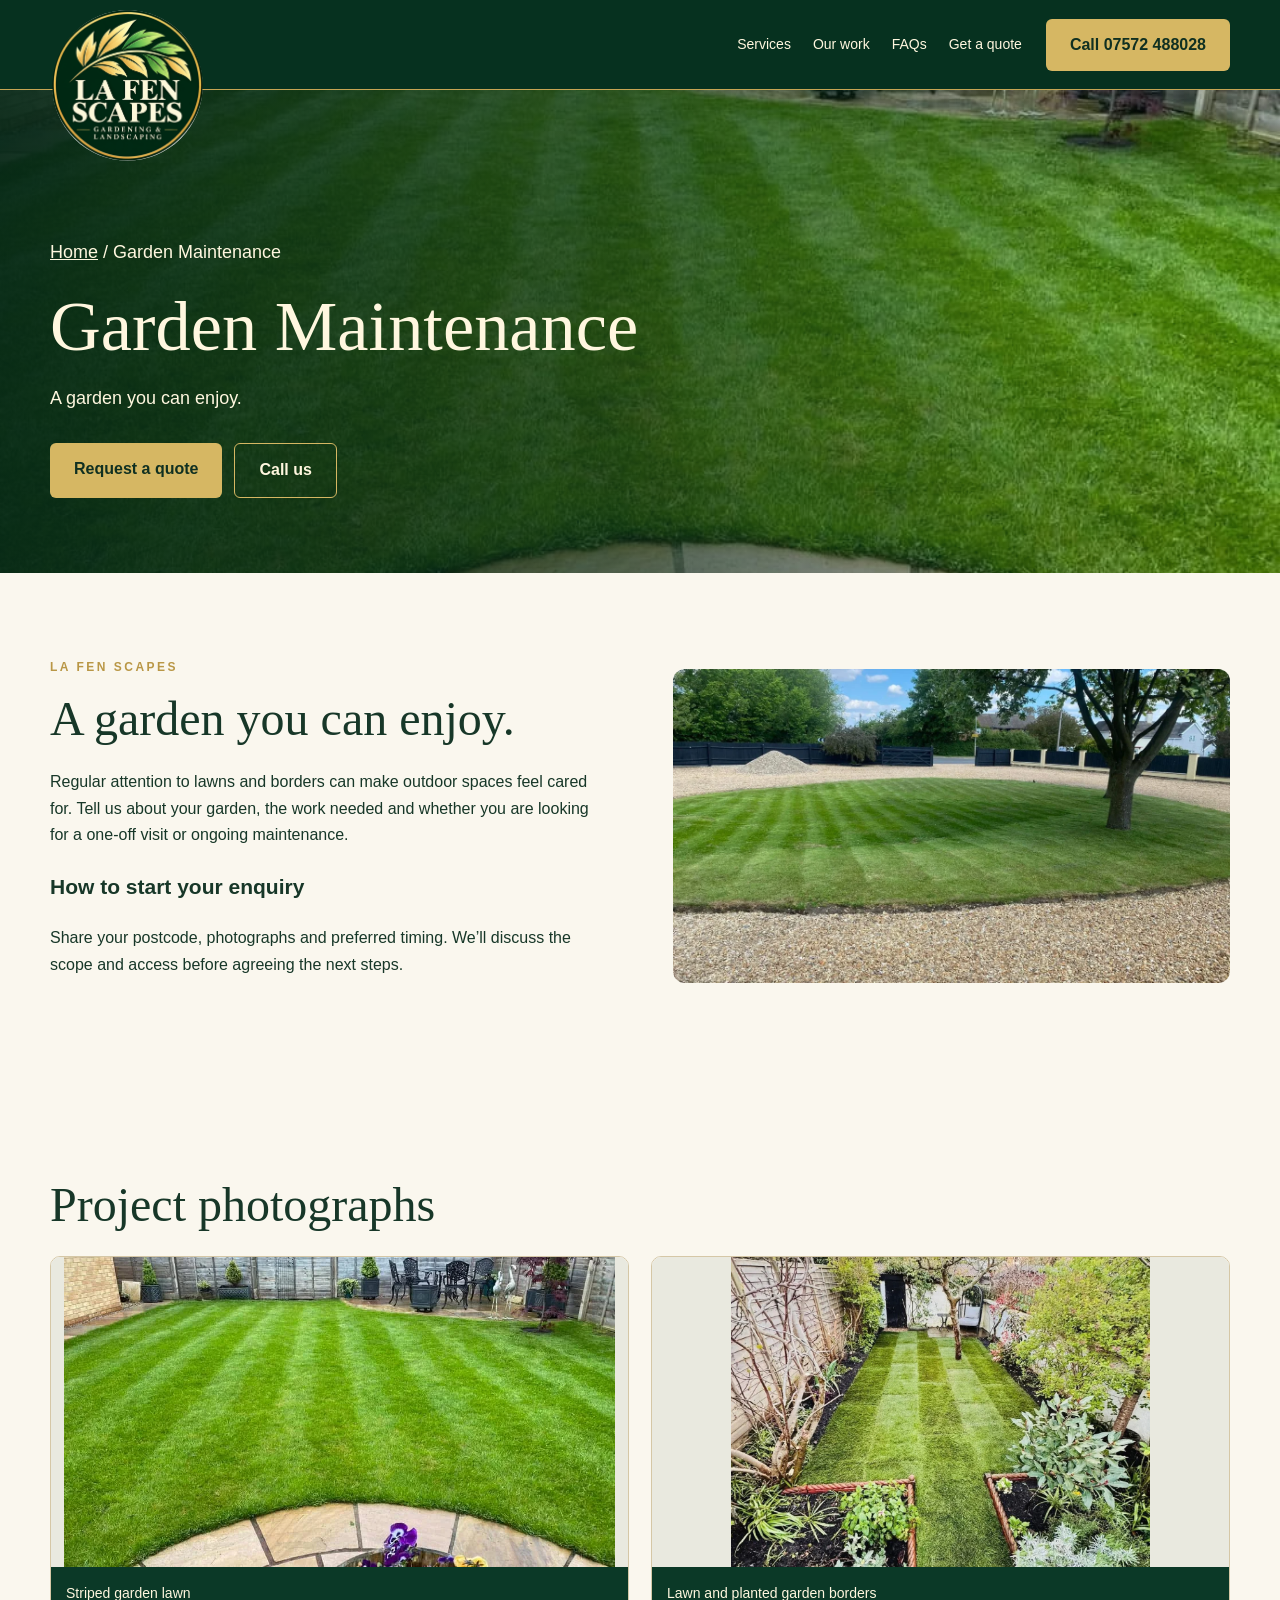
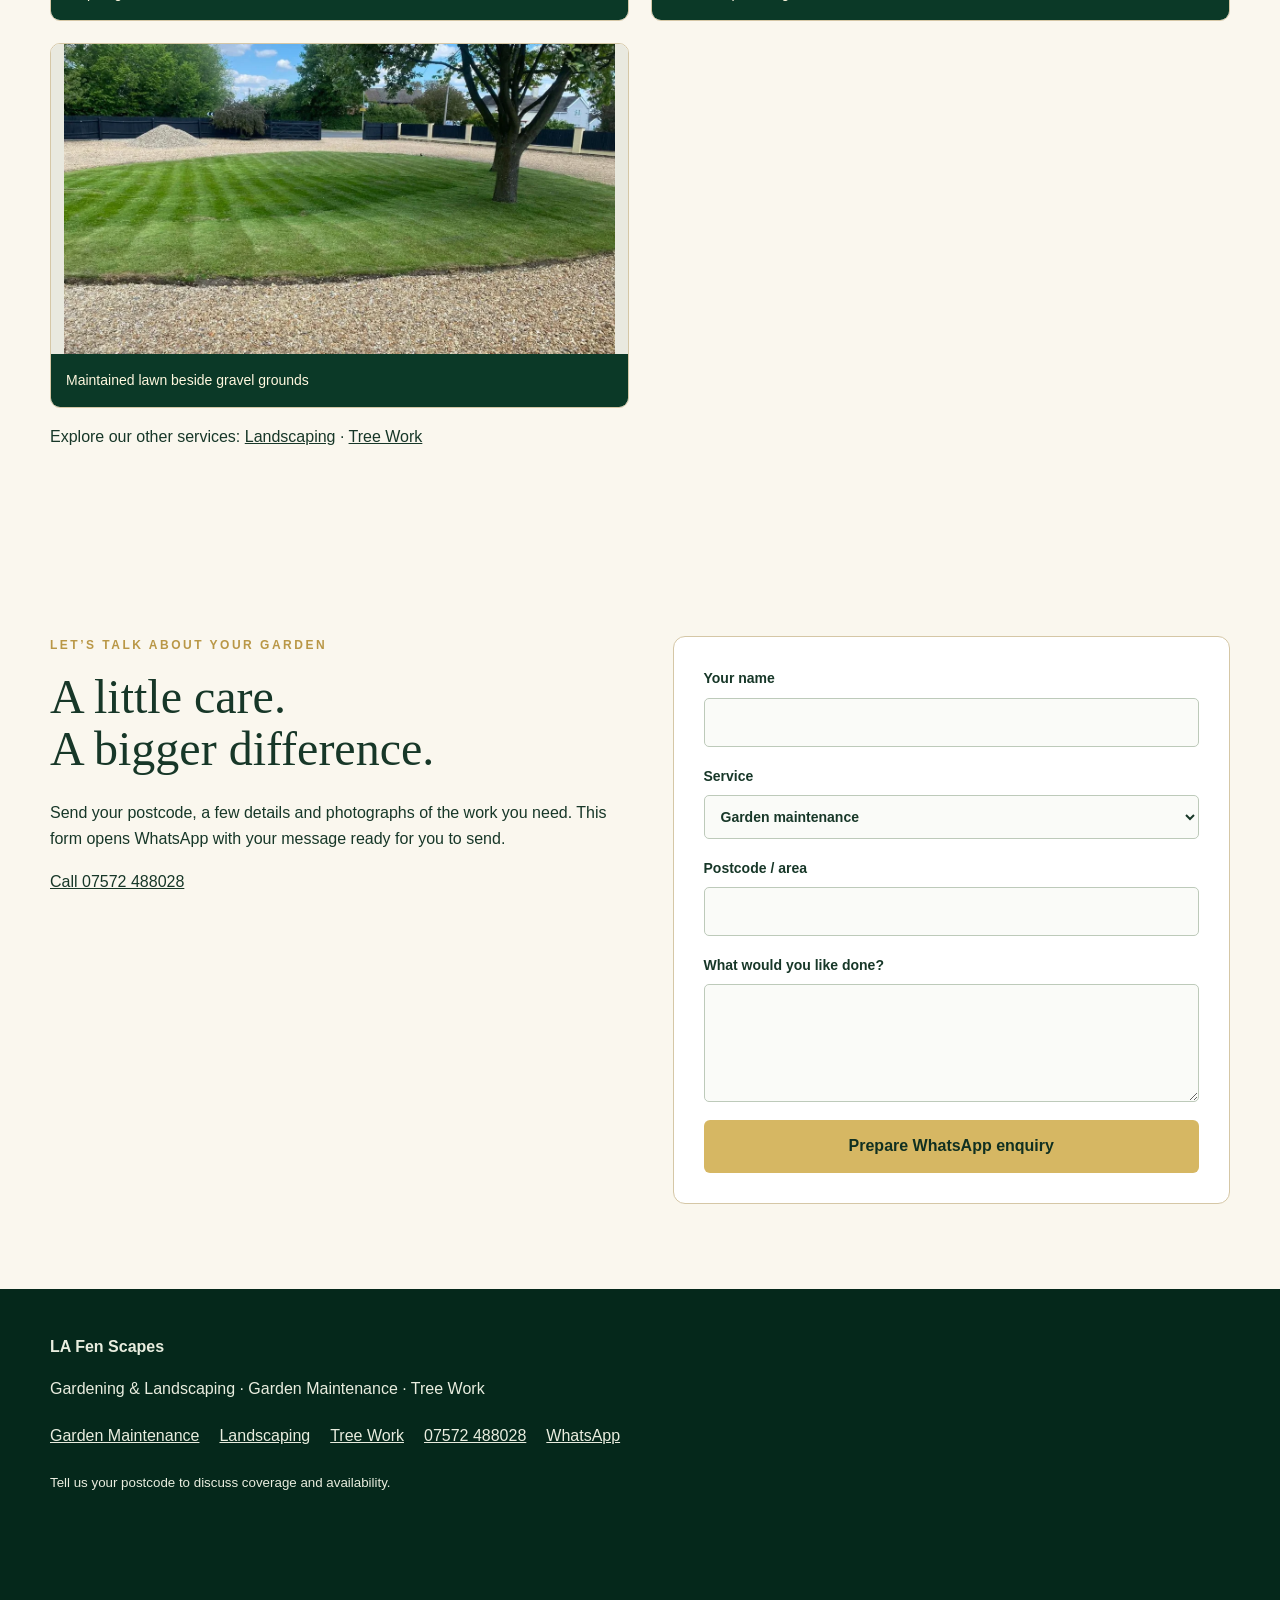
==== garden-maintenance.html @ 47ef01a1 "Add LA Fen Scapes website" ====
<!DOCTYPE html><html lang="en-GB"><head><meta charset="utf-8"><meta name="viewport" content="width=device-width,initial-scale=1"><title>Garden Maintenance | LA Fen Scapes</title><meta name="description" content="Lawns, planted borders and garden upkeep. Contact LA Fen Scapes on 07572 488028 to discuss your postcode and requirements."><meta name="robots" content="noindex,follow"><link rel="canonical" href="https://preview.getmywebsite.uk/la-fen-scapes/garden-maintenance.html"><link rel="icon" href="assets/favicon.png"><link rel="stylesheet" href="style.css"><meta property="og:type" content="website"><meta property="og:title" content="Garden Maintenance | LA Fen Scapes"><meta property="og:description" content="Lawns, planted borders and garden upkeep. Contact LA Fen Scapes on 07572 488028 to discuss your postcode and requirements."><meta property="og:url" content="https://preview.getmywebsite.uk/la-fen-scapes/garden-maintenance.html"><meta property="og:image" content="https://preview.getmywebsite.uk/la-fen-scapes/assets/social-share.jpg"><meta property="og:image:width" content="1200"><meta property="og:image:height" content="630"><meta name="twitter:card" content="summary_large_image"><meta name="twitter:title" content="Garden Maintenance | LA Fen Scapes"><meta name="twitter:description" content="Lawns, planted borders and garden upkeep. Contact LA Fen Scapes on 07572 488028 to discuss your postcode and requirements."><meta name="twitter:image" content="https://preview.getmywebsite.uk/la-fen-scapes/assets/social-share.jpg"><script type="application/ld+json">{"@context": "https://schema.org", "@graph": [{"@type": "Organization", "@id": "https://preview.getmywebsite.uk/la-fen-scapes/#business", "name": "LA Fen Scapes", "url": "https://preview.getmywebsite.uk/la-fen-scapes/", "telephone": "+447572488028", "logo": "https://preview.getmywebsite.uk/la-fen-scapes/assets/logo.png"}, {"@type": "WebSite", "@id": "https://preview.getmywebsite.uk/la-fen-scapes/#website", "url": "https://preview.getmywebsite.uk/la-fen-scapes/", "name": "LA Fen Scapes"}, {"@type": "WebPage", "url": "https://preview.getmywebsite.uk/la-fen-scapes/garden-maintenance.html", "name": "Garden Maintenance | LA Fen Scapes", "isPartOf": {"@id": "https://preview.getmywebsite.uk/la-fen-scapes/#website"}}, {"@type": "Service", "name": "Garden Maintenance", "provider": {"@id": "https://preview.getmywebsite.uk/la-fen-scapes/#business"}, "url": "https://preview.getmywebsite.uk/la-fen-scapes/garden-maintenance.html"}]}</script><script src="script.js" defer></script></head><body><header><div class="wrap nav"><a href="index.html" class="logo" aria-label="LA Fen Scapes home"><img src="assets/logo.png" width="155" height="155" alt="LA Fen Scapes Gardening and Landscaping logo"></a><nav><a href="index.html#services">Services</a><a href="index.html#projects">Our work</a><a href="index.html#faq">FAQs</a><a href="#quote">Get a quote</a></nav><a href="tel:07572488028" class="button">Call 07572 488028</a></div></header><main><section class="hero page-hero" id="hero"><img src="assets/project-4623-1200.webp" srcset="assets/project-4623-600.webp 600w, assets/project-4623-1200.webp 960w" sizes="(max-width:800px) 95vw, 1180px" width="960" height="540" alt="Striped garden lawn" decoding="async" fetchpriority="high"><div class="wrap"><div class="hero-copy"><p class="breadcrumb"><a href="index.html">Home</a> / Garden Maintenance</p><h1>Garden Maintenance</h1><p>A garden you can enjoy.</p><div class="actions"><a class="button" href="#quote">Request a quote</a><a class="button outline" href="tel:07572488028">Call us</a></div></div></div></section><section class="section"><div class="wrap"><div class="split"><div><div class="kicker">LA FEN SCAPES</div><h2>A garden you can enjoy.</h2><p>Regular attention to lawns and borders can make outdoor spaces feel cared for. Tell us about your garden, the work needed and whether you are looking for a one-off visit or ongoing maintenance.</p><h3>How to start your enquiry</h3><p>Share your postcode, photographs and preferred timing. We’ll discuss the scope and access before agreeing the next steps.</p></div><img src="assets/project-4626-1200.webp" srcset="assets/project-4626-600.webp 600w, assets/project-4626-1200.webp 1200w" sizes="(max-width:800px) 95vw, 1180px" width="1200" height="675" alt="Maintained lawn beside gravel grounds" decoding="async" loading="lazy"></div></div></section><section class="section"><div class="wrap"><h2>Project photographs</h2><div class="gallery"><figure><a href="assets/project-4623.jpg" target="_blank" rel="noopener" aria-label="Open full photograph: Striped garden lawn"><img src="assets/project-4623-1200.webp" srcset="assets/project-4623-600.webp 600w, assets/project-4623-1200.webp 960w" sizes="(max-width:800px) 95vw, 1180px" width="960" height="540" alt="Striped garden lawn" decoding="async" loading="lazy"></a><figcaption>Striped garden lawn</figcaption></figure><figure><a href="assets/project-4625.jpg" target="_blank" rel="noopener" aria-label="Open full photograph: Lawn and planted garden borders"><img src="assets/project-4625-1200.webp" srcset="assets/project-4625-600.webp 600w, assets/project-4625-1200.webp 1200w" sizes="(max-width:800px) 95vw, 1180px" width="1200" height="887" alt="Lawn and planted garden borders" decoding="async" loading="lazy"></a><figcaption>Lawn and planted garden borders</figcaption></figure><figure><a href="assets/project-4626.jpg" target="_blank" rel="noopener" aria-label="Open full photograph: Maintained lawn beside gravel grounds"><img src="assets/project-4626-1200.webp" srcset="assets/project-4626-600.webp 600w, assets/project-4626-1200.webp 1200w" sizes="(max-width:800px) 95vw, 1180px" width="1200" height="675" alt="Maintained lawn beside gravel grounds" decoding="async" loading="lazy"></a><figcaption>Maintained lawn beside gravel grounds</figcaption></figure></div><p>Explore our other services: <a href="landscaping.html">Landscaping</a> · <a href="tree-work.html">Tree Work</a></p></div></section><section class="section" id="quote"><div class="wrap quote-layout"><div><div class="kicker">LET’S TALK ABOUT YOUR GARDEN</div><h2>A little care.<br>A bigger difference.</h2><p>Send your postcode, a few details and photographs of the work you need. This form opens WhatsApp with your message ready for you to send.</p><p><a href="tel:07572488028">Call 07572 488028</a></p></div><form id="quote-form"><label>Your name<input name="name" required autocomplete="name" maxlength="120"></label><label>Service<select name="service"><option>Garden maintenance</option><option>Landscaping</option><option>Tree work</option><option>Driveway / outdoor maintenance enquiry</option><option>Other garden enquiry</option></select></label><label>Postcode / area<input name="area" required maxlength="100"></label><label>What would you like done?<textarea name="details" required rows="4" maxlength="3000"></textarea></label><button class="button">Prepare WhatsApp enquiry</button></form></div></section></main><footer><div class="wrap"><strong>LA Fen Scapes</strong><p>Gardening & Landscaping · Garden Maintenance · Tree Work</p><div class="footer-links"><a href="garden-maintenance.html">Garden Maintenance</a><a href="landscaping.html">Landscaping</a><a href="tree-work.html">Tree Work</a><a href="tel:07572488028">07572 488028</a><a href="https://wa.me/447572488028" target="_blank" rel="noopener">WhatsApp</a></div><small>Tell us your postcode to discuss coverage and availability.</small></div></footer><div id="floating" class="floating" hidden aria-hidden="true"><a href="tel:07572488028" tabindex="-1">Call</a><a href="https://wa.me/447572488028" target="_blank" rel="noopener" tabindex="-1">WhatsApp</a></div></body></html>
---- style.css ----
*{box-sizing:border-box}html{scroll-behavior:smooth}body{margin:0;background:#faf7ee;color:#173728;font-family:Arial,sans-serif;line-height:1.65}a{color:inherit}img{display:block;max-width:100%;height:auto}.wrap{width:min(1180px,calc(100% - 40px));margin:auto}header{position:fixed;top:0;left:0;right:0;height:90px;z-index:1000;background:#06311f;border-bottom:1px solid #c6a553;color:#fff7df}.nav{position:relative;display:flex;justify-content:flex-end;align-items:center;gap:24px;height:90px;padding-left:190px}.logo{position:absolute;left:0;top:8px;width:155px;height:155px;z-index:1001}.logo img{width:100%;height:100%;object-fit:cover;border-radius:50%;clip-path:circle(48.5%)}nav{display:flex;gap:22px;font-size:14px}nav a{text-decoration:none}.button{display:inline-block;text-decoration:none;padding:13px 24px;border-radius:6px;background:#d6b763;color:#103021;font-weight:700}.outline{border:1px solid #d6b763;background:transparent;color:#fff7df}.hero{position:relative;margin-top:90px;min-height:680px;background:#092d1d;color:#fff7df;overflow:hidden}.hero>img{position:absolute;inset:0;width:100%;height:100%;object-fit:cover;object-position:center}.hero:after{content:'';position:absolute;inset:0;background:linear-gradient(90deg,#042617ee,#042617b0 48%,#04261720)}.hero-copy{position:relative;z-index:1;padding:130px 0 100px;max-width:660px}h1,h2{font-family:Georgia,serif;line-height:1.08;font-weight:400}h1{font-size:clamp(42px,5.5vw,72px);margin:20px 0}h2{font-size:clamp(32px,4vw,48px);margin:15px 0 25px}h3{font-size:21px}em{color:#d6b763}.kicker{text-transform:uppercase;letter-spacing:2.5px;font-size:12px;font-weight:700;color:#b99746}.hero p{font-size:18px;max-width:560px}.actions{display:flex;gap:12px;flex-wrap:wrap;margin-top:30px}.trust{display:flex;gap:25px;margin-top:35px;font-size:13px;color:#e1e9d8}.section{padding:85px 0}.dark{background:#073522;color:#fff7df}.intro,.split{display:grid;grid-template-columns:1fr 1fr;gap:65px;align-items:center}.intro img,.split img{border-radius:12px;max-height:500px;width:100%;object-fit:cover}.services,.gallery{display:grid;grid-template-columns:repeat(3,minmax(0,1fr));gap:22px}.service{padding:30px;border:1px solid #d5c7a6;border-radius:10px;background:white}.service a{text-decoration:none}.service span{color:#977c32;font-size:14px}.gallery{grid-template-columns:repeat(2,minmax(0,1fr))}.gallery figure{margin:0;background:white;border:1px solid #d5c7a6;border-radius:10px;overflow:hidden}.gallery img{height:310px;width:100%;object-fit:contain;background:#e9e9df}.gallery figcaption{padding:15px;background:#0b3927;color:#fff7df;font-size:14px}.quote-layout{display:grid;grid-template-columns:1fr 1fr;gap:65px}form{display:grid;gap:18px;padding:30px;background:white;border:1px solid #d5c7a6;border-radius:12px}label{font-size:14px;font-weight:700}input,select,textarea{display:block;width:100%;margin-top:7px;padding:12px;border:1px solid #bdcaba;border-radius:5px;font:inherit;color:#173728;background:#fafbf8}button{border:0;cursor:pointer;font:inherit}details{padding:18px 0;border-bottom:1px solid #d5c7a6}summary{font-weight:700;cursor:pointer}footer{padding:45px 0 105px;background:#05281b;color:#e9eddf}.footer-links{display:flex;gap:20px;flex-wrap:wrap;margin:20px 0}.floating{position:fixed;bottom:15px;right:18px;z-index:1100;display:flex;gap:8px;padding:6px;background:#05281b;border:1px solid #d6b763;border-radius:10px}.floating[hidden]{display:none}.floating a{padding:10px 18px;background:#d6b763;color:#143022;text-decoration:none;border-radius:5px;font-weight:700;font-size:14px}.page-hero{min-height:0}.page-hero .hero-copy{padding-bottom:75px}.breadcrumb{font-size:13px}section[id]{scroll-margin-top:175px}@media(max-width:800px){header,.nav{height:76px}.nav{padding-left:120px;gap:12px}.logo{width:105px;height:105px;top:7px}nav{gap:10px;font-size:12px}.nav>.button{display:none}.hero{margin-top:76px;min-height:620px}.hero-copy{padding:110px 0 70px}.hero:after{background:#042617b8}.intro,.split,.quote-layout{grid-template-columns:1fr;gap:30px}.services{grid-template-columns:1fr}.section{padding:60px 0}.gallery img{height:260px}.trust{flex-wrap:wrap;gap:12px}.wrap{width:calc(100% - 30px)}form{padding:22px}}@media(max-width:480px){.gallery{grid-template-columns:1fr}nav a:nth-child(3){display:none}.gallery img{height:auto;max-height:430px}}
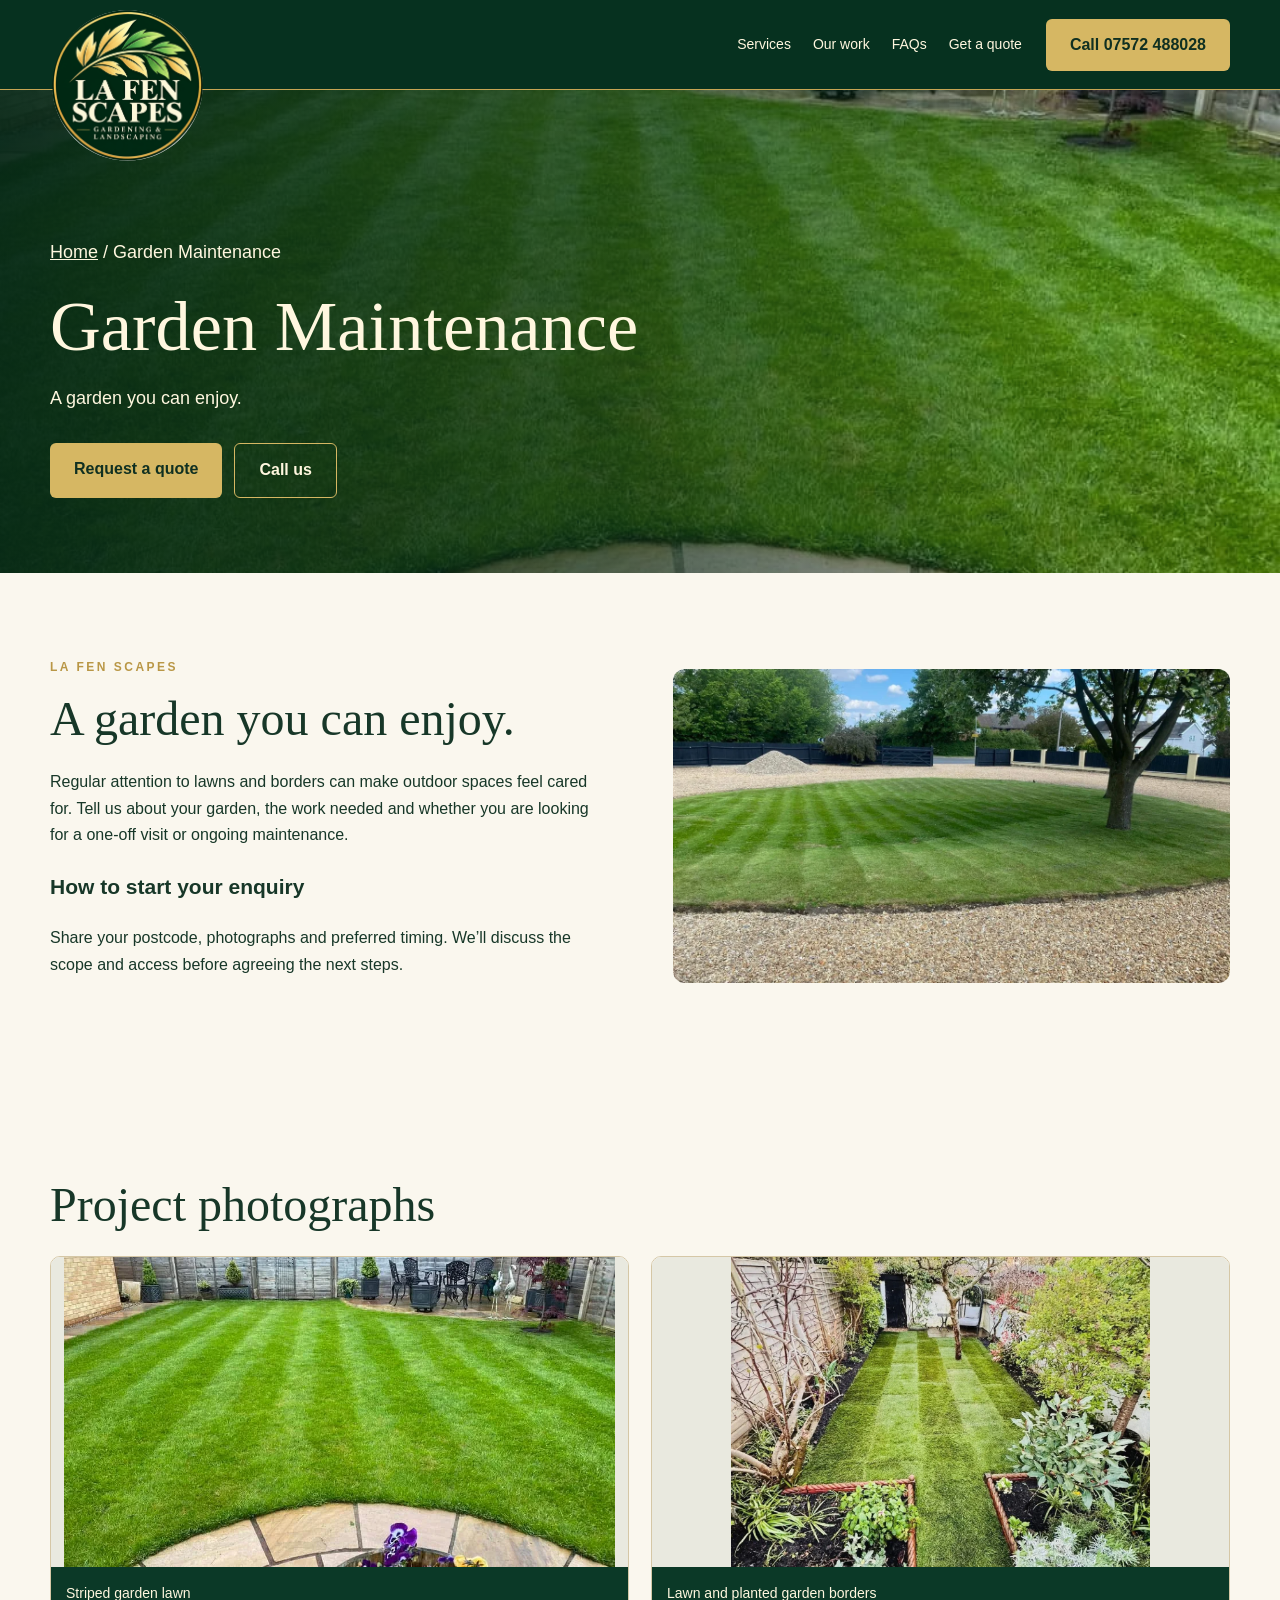
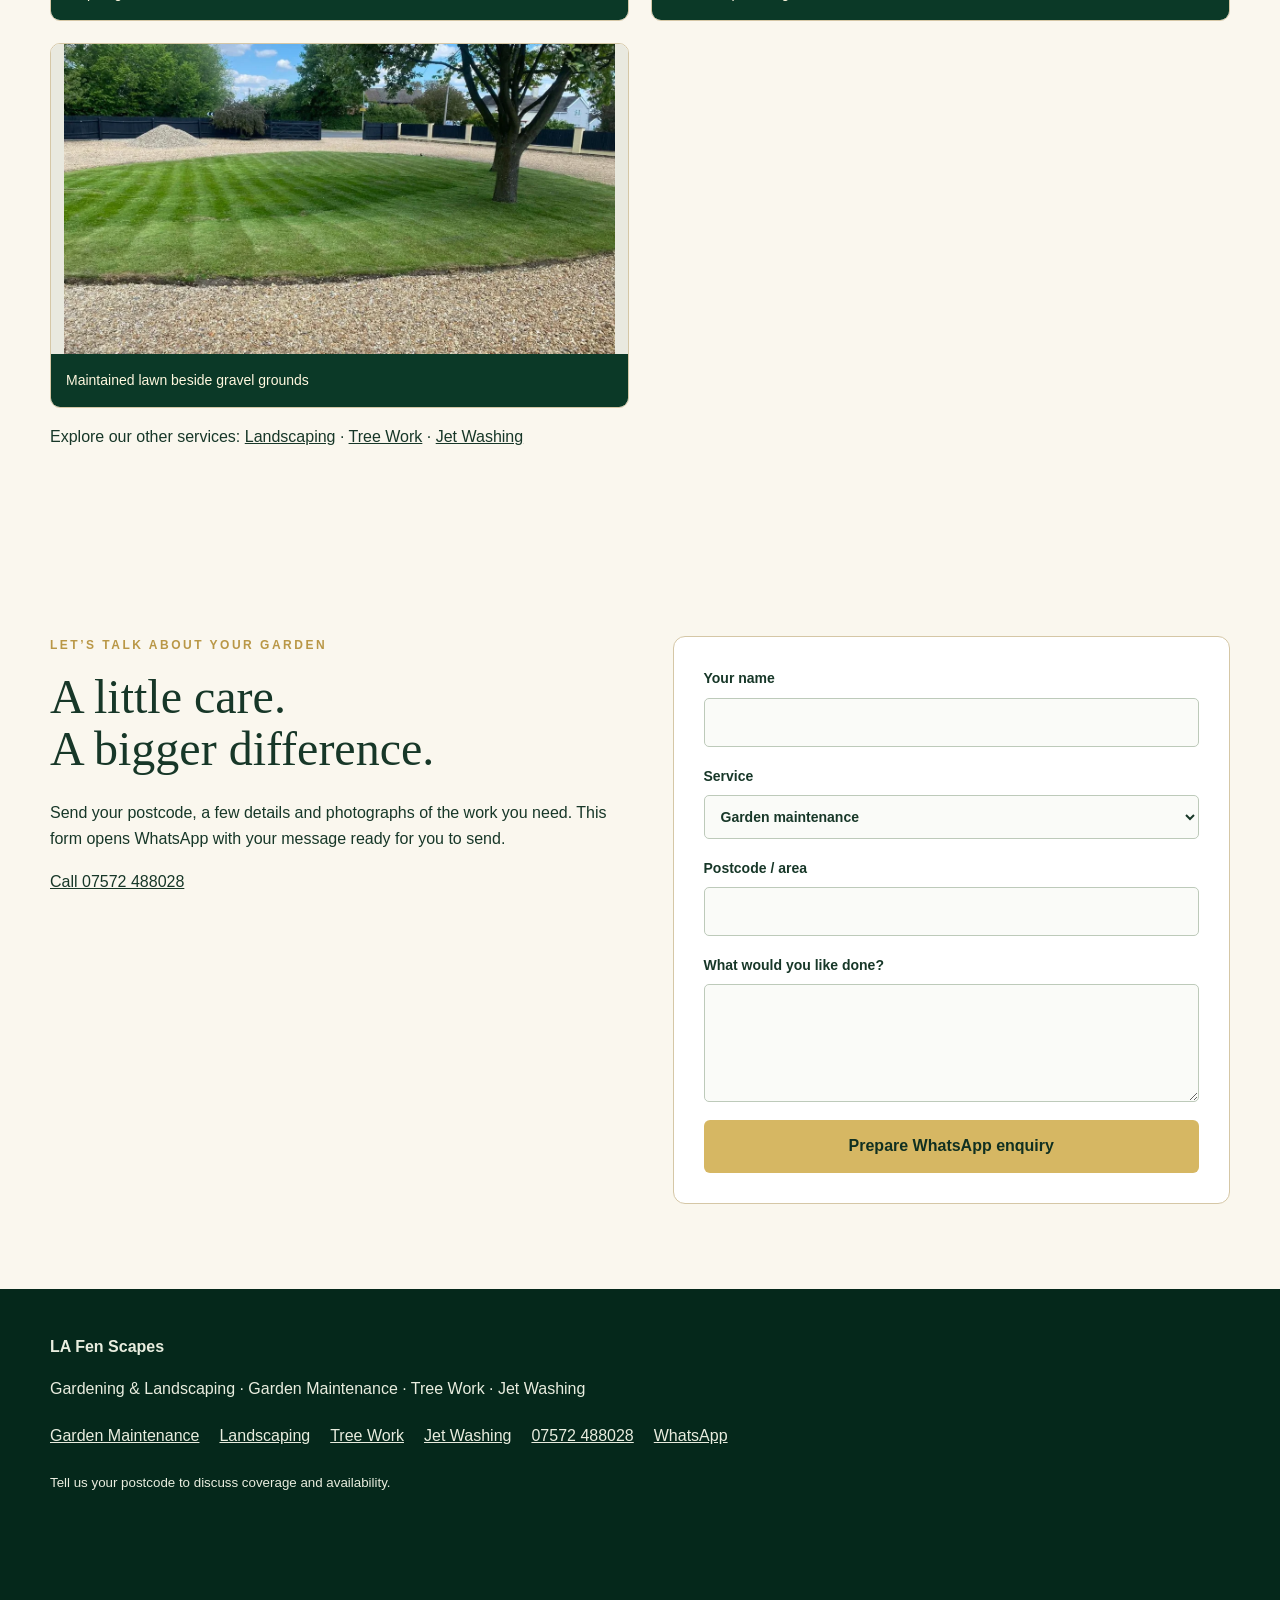
==== commit b6e72f63: "Add files via upload" ====
--- a/garden-maintenance.html
+++ b/garden-maintenance.html
@@ -1 +1,2 @@
-<!DOCTYPE html><html lang="en-GB"><head><meta charset="utf-8"><meta name="viewport" content="width=device-width,initial-scale=1"><title>Garden Maintenance | LA Fen Scapes</title><meta name="description" content="Lawns, planted borders and garden upkeep. Contact LA Fen Scapes on 07572 488028 to discuss your postcode and requirements."><meta name="robots" content="noindex,follow"><link rel="canonical" href="https://preview.getmywebsite.uk/la-fen-scapes/garden-maintenance.html"><link rel="icon" href="assets/favicon.png"><link rel="stylesheet" href="style.css"><meta property="og:type" content="website"><meta property="og:title" content="Garden Maintenance | LA Fen Scapes"><meta property="og:description" content="Lawns, planted borders and garden upkeep. Contact LA Fen Scapes on 07572 488028 to discuss your postcode and requirements."><meta property="og:url" content="https://preview.getmywebsite.uk/la-fen-scapes/garden-maintenance.html"><meta property="og:image" content="https://preview.getmywebsite.uk/la-fen-scapes/assets/social-share.jpg"><meta property="og:image:width" content="1200"><meta property="og:image:height" content="630"><meta name="twitter:card" content="summary_large_image"><meta name="twitter:title" content="Garden Maintenance | LA Fen Scapes"><meta name="twitter:description" content="Lawns, planted borders and garden upkeep. Contact LA Fen Scapes on 07572 488028 to discuss your postcode and requirements."><meta name="twitter:image" content="https://preview.getmywebsite.uk/la-fen-scapes/assets/social-share.jpg"><script type="application/ld+json">{"@context": "https://schema.org", "@graph": [{"@type": "Organization", "@id": "https://preview.getmywebsite.uk/la-fen-scapes/#business", "name": "LA Fen Scapes", "url": "https://preview.getmywebsite.uk/la-fen-scapes/", "telephone": "+447572488028", "logo": "https://preview.getmywebsite.uk/la-fen-scapes/assets/logo.png"}, {"@type": "WebSite", "@id": "https://preview.getmywebsite.uk/la-fen-scapes/#website", "url": "https://preview.getmywebsite.uk/la-fen-scapes/", "name": "LA Fen Scapes"}, {"@type": "WebPage", "url": "https://preview.getmywebsite.uk/la-fen-scapes/garden-maintenance.html", "name": "Garden Maintenance | LA Fen Scapes", "isPartOf": {"@id": "https://preview.getmywebsite.uk/la-fen-scapes/#website"}}, {"@type": "Service", "name": "Garden Maintenance", "provider": {"@id": "https://preview.getmywebsite.uk/la-fen-scapes/#business"}, "url": "https://preview.getmywebsite.uk/la-fen-scapes/garden-maintenance.html"}]}</script><script src="script.js" defer></script></head><body><header><div class="wrap nav"><a href="index.html" class="logo" aria-label="LA Fen Scapes home"><img src="assets/logo.png" width="155" height="155" alt="LA Fen Scapes Gardening and Landscaping logo"></a><nav><a href="index.html#services">Services</a><a href="index.html#projects">Our work</a><a href="index.html#faq">FAQs</a><a href="#quote">Get a quote</a></nav><a href="tel:07572488028" class="button">Call 07572 488028</a></div></header><main><section class="hero page-hero" id="hero"><img src="assets/project-4623-1200.webp" srcset="assets/project-4623-600.webp 600w, assets/project-4623-1200.webp 960w" sizes="(max-width:800px) 95vw, 1180px" width="960" height="540" alt="Striped garden lawn" decoding="async" fetchpriority="high"><div class="wrap"><div class="hero-copy"><p class="breadcrumb"><a href="index.html">Home</a> / Garden Maintenance</p><h1>Garden Maintenance</h1><p>A garden you can enjoy.</p><div class="actions"><a class="button" href="#quote">Request a quote</a><a class="button outline" href="tel:07572488028">Call us</a></div></div></div></section><section class="section"><div class="wrap"><div class="split"><div><div class="kicker">LA FEN SCAPES</div><h2>A garden you can enjoy.</h2><p>Regular attention to lawns and borders can make outdoor spaces feel cared for. Tell us about your garden, the work needed and whether you are looking for a one-off visit or ongoing maintenance.</p><h3>How to start your enquiry</h3><p>Share your postcode, photographs and preferred timing. We’ll discuss the scope and access before agreeing the next steps.</p></div><img src="assets/project-4626-1200.webp" srcset="assets/project-4626-600.webp 600w, assets/project-4626-1200.webp 1200w" sizes="(max-width:800px) 95vw, 1180px" width="1200" height="675" alt="Maintained lawn beside gravel grounds" decoding="async" loading="lazy"></div></div></section><section class="section"><div class="wrap"><h2>Project photographs</h2><div class="gallery"><figure><a href="assets/project-4623.jpg" target="_blank" rel="noopener" aria-label="Open full photograph: Striped garden lawn"><img src="assets/project-4623-1200.webp" srcset="assets/project-4623-600.webp 600w, assets/project-4623-1200.webp 960w" sizes="(max-width:800px) 95vw, 1180px" width="960" height="540" alt="Striped garden lawn" decoding="async" loading="lazy"></a><figcaption>Striped garden lawn</figcaption></figure><figure><a href="assets/project-4625.jpg" target="_blank" rel="noopener" aria-label="Open full photograph: Lawn and planted garden borders"><img src="assets/project-4625-1200.webp" srcset="assets/project-4625-600.webp 600w, assets/project-4625-1200.webp 1200w" sizes="(max-width:800px) 95vw, 1180px" width="1200" height="887" alt="Lawn and planted garden borders" decoding="async" loading="lazy"></a><figcaption>Lawn and planted garden borders</figcaption></figure><figure><a href="assets/project-4626.jpg" target="_blank" rel="noopener" aria-label="Open full photograph: Maintained lawn beside gravel grounds"><img src="assets/project-4626-1200.webp" srcset="assets/project-4626-600.webp 600w, assets/project-4626-1200.webp 1200w" sizes="(max-width:800px) 95vw, 1180px" width="1200" height="675" alt="Maintained lawn beside gravel grounds" decoding="async" loading="lazy"></a><figcaption>Maintained lawn beside gravel grounds</figcaption></figure></div><p>Explore our other services: <a href="landscaping.html">Landscaping</a> · <a href="tree-work.html">Tree Work</a></p></div></section><section class="section" id="quote"><div class="wrap quote-layout"><div><div class="kicker">LET’S TALK ABOUT YOUR GARDEN</div><h2>A little care.<br>A bigger difference.</h2><p>Send your postcode, a few details and photographs of the work you need. This form opens WhatsApp with your message ready for you to send.</p><p><a href="tel:07572488028">Call 07572 488028</a></p></div><form id="quote-form"><label>Your name<input name="name" required autocomplete="name" maxlength="120"></label><label>Service<select name="service"><option>Garden maintenance</option><option>Landscaping</option><option>Tree work</option><option>Driveway / outdoor maintenance enquiry</option><option>Other garden enquiry</option></select></label><label>Postcode / area<input name="area" required maxlength="100"></label><label>What would you like done?<textarea name="details" required rows="4" maxlength="3000"></textarea></label><button class="button">Prepare WhatsApp enquiry</button></form></div></section></main><footer><div class="wrap"><strong>LA Fen Scapes</strong><p>Gardening & Landscaping · Garden Maintenance · Tree Work</p><div class="footer-links"><a href="garden-maintenance.html">Garden Maintenance</a><a href="landscaping.html">Landscaping</a><a href="tree-work.html">Tree Work</a><a href="tel:07572488028">07572 488028</a><a href="https://wa.me/447572488028" target="_blank" rel="noopener">WhatsApp</a></div><small>Tell us your postcode to discuss coverage and availability.</small></div></footer><div id="floating" class="floating" hidden aria-hidden="true"><a href="tel:07572488028" tabindex="-1">Call</a><a href="https://wa.me/447572488028" target="_blank" rel="noopener" tabindex="-1">WhatsApp</a></div></body></html>+<!doctype html>
+<html lang="en-GB"><head><meta charset="utf-8"><meta name="viewport" content="width=device-width,initial-scale=1"><title>Garden Maintenance | LA Fen Scapes</title><meta name="description" content="Lawns, planted borders and garden upkeep. Contact LA Fen Scapes on 07572 488028 to discuss your postcode and requirements."><meta name="robots" content="noindex,follow"><link rel="canonical" href="https://preview.getmywebsite.uk/la-fen-scapes/garden-maintenance.html"><link rel="icon" href="assets/favicon.png"><link rel="stylesheet" href="style.css"><meta property="og:type" content="website"><meta property="og:title" content="Garden Maintenance | LA Fen Scapes"><meta property="og:description" content="Lawns, planted borders and garden upkeep. Contact LA Fen Scapes on 07572 488028 to discuss your postcode and requirements."><meta property="og:url" content="https://preview.getmywebsite.uk/la-fen-scapes/garden-maintenance.html"><meta property="og:image" content="https://preview.getmywebsite.uk/la-fen-scapes/assets/social-share.jpg"><meta property="og:image:width" content="1200"><meta property="og:image:height" content="630"><meta name="twitter:card" content="summary_large_image"><meta name="twitter:title" content="Garden Maintenance | LA Fen Scapes"><meta name="twitter:description" content="Lawns, planted borders and garden upkeep. Contact LA Fen Scapes on 07572 488028 to discuss your postcode and requirements."><meta name="twitter:image" content="https://preview.getmywebsite.uk/la-fen-scapes/assets/social-share.jpg"><script type="application/ld+json">{"@context": "https://schema.org", "@graph": [{"@type": "Organization", "@id": "https://preview.getmywebsite.uk/la-fen-scapes/#business", "name": "LA Fen Scapes", "url": "https://preview.getmywebsite.uk/la-fen-scapes/", "telephone": "+447572488028", "logo": "https://preview.getmywebsite.uk/la-fen-scapes/assets/logo.png"}, {"@type": "WebSite", "@id": "https://preview.getmywebsite.uk/la-fen-scapes/#website", "url": "https://preview.getmywebsite.uk/la-fen-scapes/", "name": "LA Fen Scapes"}, {"@type": "WebPage", "url": "https://preview.getmywebsite.uk/la-fen-scapes/garden-maintenance.html", "name": "Garden Maintenance | LA Fen Scapes", "isPartOf": {"@id": "https://preview.getmywebsite.uk/la-fen-scapes/#website"}}, {"@type": "Service", "name": "Garden Maintenance", "provider": {"@id": "https://preview.getmywebsite.uk/la-fen-scapes/#business"}, "url": "https://preview.getmywebsite.uk/la-fen-scapes/garden-maintenance.html"}]}</script><script src="script.js" defer></script></head><body><header><div class="wrap nav"><a href="index.html" class="logo" aria-label="LA Fen Scapes home"><img src="assets/logo.png" width="155" height="155" alt="LA Fen Scapes Gardening and Landscaping logo"></a><nav><a href="index.html#services">Services</a><a href="index.html#projects">Our work</a><a href="index.html#faq">FAQs</a><a href="#quote">Get a quote</a></nav><a href="tel:07572488028" class="button">Call 07572 488028</a></div></header><main><section class="hero page-hero" id="hero"><img src="assets/project-4623-1200.webp" srcset="assets/project-4623-600.webp 600w, assets/project-4623-1200.webp 960w" sizes="(max-width:800px) 95vw, 1180px" width="960" height="540" alt="Striped garden lawn" decoding="async" fetchpriority="high"><div class="wrap"><div class="hero-copy"><p class="breadcrumb"><a href="index.html">Home</a> / Garden Maintenance</p><h1>Garden Maintenance</h1><p>A garden you can enjoy.</p><div class="actions"><a class="button" href="#quote">Request a quote</a><a class="button outline" href="tel:07572488028">Call us</a></div></div></div></section><section class="section"><div class="wrap"><div class="split"><div><div class="kicker">LA FEN SCAPES</div><h2>A garden you can enjoy.</h2><p>Regular attention to lawns and borders can make outdoor spaces feel cared for. Tell us about your garden, the work needed and whether you are looking for a one-off visit or ongoing maintenance.</p><h3>How to start your enquiry</h3><p>Share your postcode, photographs and preferred timing. We’ll discuss the scope and access before agreeing the next steps.</p></div><img src="assets/project-4626-1200.webp" srcset="assets/project-4626-600.webp 600w, assets/project-4626-1200.webp 1200w" sizes="(max-width:800px) 95vw, 1180px" width="1200" height="675" alt="Maintained lawn beside gravel grounds" decoding="async" loading="lazy"></div></div></section><section class="section"><div class="wrap"><h2>Project photographs</h2><div class="gallery"><figure><a href="assets/project-4623.jpg" target="_blank" rel="noopener" aria-label="Open full photograph: Striped garden lawn"><img src="assets/project-4623-1200.webp" srcset="assets/project-4623-600.webp 600w, assets/project-4623-1200.webp 960w" sizes="(max-width:800px) 95vw, 1180px" width="960" height="540" alt="Striped garden lawn" decoding="async" loading="lazy"></a><figcaption>Striped garden lawn</figcaption></figure><figure><a href="assets/project-4625.jpg" target="_blank" rel="noopener" aria-label="Open full photograph: Lawn and planted garden borders"><img src="assets/project-4625-1200.webp" srcset="assets/project-4625-600.webp 600w, assets/project-4625-1200.webp 1200w" sizes="(max-width:800px) 95vw, 1180px" width="1200" height="887" alt="Lawn and planted garden borders" decoding="async" loading="lazy"></a><figcaption>Lawn and planted garden borders</figcaption></figure><figure><a href="assets/project-4626.jpg" target="_blank" rel="noopener" aria-label="Open full photograph: Maintained lawn beside gravel grounds"><img src="assets/project-4626-1200.webp" srcset="assets/project-4626-600.webp 600w, assets/project-4626-1200.webp 1200w" sizes="(max-width:800px) 95vw, 1180px" width="1200" height="675" alt="Maintained lawn beside gravel grounds" decoding="async" loading="lazy"></a><figcaption>Maintained lawn beside gravel grounds</figcaption></figure></div><p>Explore our other services: <a href="landscaping.html">Landscaping</a> · <a href="tree-work.html">Tree Work</a> · <a href="jet-washing.html">Jet Washing</a></p></div></section><section class="section" id="quote"><div class="wrap quote-layout"><div><div class="kicker">LET’S TALK ABOUT YOUR GARDEN</div><h2>A little care.<br>A bigger difference.</h2><p>Send your postcode, a few details and photographs of the work you need. This form opens WhatsApp with your message ready for you to send.</p><p><a href="tel:07572488028">Call 07572 488028</a></p></div><form id="quote-form"><label>Your name<input name="name" required autocomplete="name" maxlength="120"></label><label>Service<select name="service"><option>Garden maintenance</option><option>Landscaping</option><option>Tree work</option><option>Driveway / outdoor maintenance enquiry</option><option>Other garden enquiry</option><option value="Jet washing">Jet washing</option></select></label><label>Postcode / area<input name="area" required maxlength="100"></label><label>What would you like done?<textarea name="details" required rows="4" maxlength="3000"></textarea></label><button class="button">Prepare WhatsApp enquiry</button></form></div></section></main><footer><div class="wrap"><strong>LA Fen Scapes</strong><p>Gardening &amp; Landscaping · Garden Maintenance · Tree Work · Jet Washing</p><div class="footer-links"><a href="garden-maintenance.html">Garden Maintenance</a><a href="landscaping.html">Landscaping</a><a href="tree-work.html">Tree Work</a><a href="jet-washing.html">Jet Washing</a><a href="tel:07572488028">07572 488028</a><a href="https://wa.me/447572488028" target="_blank" rel="noopener">WhatsApp</a></div><small>Tell us your postcode to discuss coverage and availability.</small></div></footer><div id="floating" class="floating" hidden aria-hidden="true"><a href="tel:07572488028" tabindex="-1">Call</a><a href="https://wa.me/447572488028" target="_blank" rel="noopener" tabindex="-1">WhatsApp</a></div></body></html>
--- a/style.css
+++ b/style.css
@@ -1 +1,3 @@
-*{box-sizing:border-box}html{scroll-behavior:smooth}body{margin:0;background:#faf7ee;color:#173728;font-family:Arial,sans-serif;line-height:1.65}a{color:inherit}img{display:block;max-width:100%;height:auto}.wrap{width:min(1180px,calc(100% - 40px));margin:auto}header{position:fixed;top:0;left:0;right:0;height:90px;z-index:1000;background:#06311f;border-bottom:1px solid #c6a553;color:#fff7df}.nav{position:relative;display:flex;justify-content:flex-end;align-items:center;gap:24px;height:90px;padding-left:190px}.logo{position:absolute;left:0;top:8px;width:155px;height:155px;z-index:1001}.logo img{width:100%;height:100%;object-fit:cover;border-radius:50%;clip-path:circle(48.5%)}nav{display:flex;gap:22px;font-size:14px}nav a{text-decoration:none}.button{display:inline-block;text-decoration:none;padding:13px 24px;border-radius:6px;background:#d6b763;color:#103021;font-weight:700}.outline{border:1px solid #d6b763;background:transparent;color:#fff7df}.hero{position:relative;margin-top:90px;min-height:680px;background:#092d1d;color:#fff7df;overflow:hidden}.hero>img{position:absolute;inset:0;width:100%;height:100%;object-fit:cover;object-position:center}.hero:after{content:'';position:absolute;inset:0;background:linear-gradient(90deg,#042617ee,#042617b0 48%,#04261720)}.hero-copy{position:relative;z-index:1;padding:130px 0 100px;max-width:660px}h1,h2{font-family:Georgia,serif;line-height:1.08;font-weight:400}h1{font-size:clamp(42px,5.5vw,72px);margin:20px 0}h2{font-size:clamp(32px,4vw,48px);margin:15px 0 25px}h3{font-size:21px}em{color:#d6b763}.kicker{text-transform:uppercase;letter-spacing:2.5px;font-size:12px;font-weight:700;color:#b99746}.hero p{font-size:18px;max-width:560px}.actions{display:flex;gap:12px;flex-wrap:wrap;margin-top:30px}.trust{display:flex;gap:25px;margin-top:35px;font-size:13px;color:#e1e9d8}.section{padding:85px 0}.dark{background:#073522;color:#fff7df}.intro,.split{display:grid;grid-template-columns:1fr 1fr;gap:65px;align-items:center}.intro img,.split img{border-radius:12px;max-height:500px;width:100%;object-fit:cover}.services,.gallery{display:grid;grid-template-columns:repeat(3,minmax(0,1fr));gap:22px}.service{padding:30px;border:1px solid #d5c7a6;border-radius:10px;background:white}.service a{text-decoration:none}.service span{color:#977c32;font-size:14px}.gallery{grid-template-columns:repeat(2,minmax(0,1fr))}.gallery figure{margin:0;background:white;border:1px solid #d5c7a6;border-radius:10px;overflow:hidden}.gallery img{height:310px;width:100%;object-fit:contain;background:#e9e9df}.gallery figcaption{padding:15px;background:#0b3927;color:#fff7df;font-size:14px}.quote-layout{display:grid;grid-template-columns:1fr 1fr;gap:65px}form{display:grid;gap:18px;padding:30px;background:white;border:1px solid #d5c7a6;border-radius:12px}label{font-size:14px;font-weight:700}input,select,textarea{display:block;width:100%;margin-top:7px;padding:12px;border:1px solid #bdcaba;border-radius:5px;font:inherit;color:#173728;background:#fafbf8}button{border:0;cursor:pointer;font:inherit}details{padding:18px 0;border-bottom:1px solid #d5c7a6}summary{font-weight:700;cursor:pointer}footer{padding:45px 0 105px;background:#05281b;color:#e9eddf}.footer-links{display:flex;gap:20px;flex-wrap:wrap;margin:20px 0}.floating{position:fixed;bottom:15px;right:18px;z-index:1100;display:flex;gap:8px;padding:6px;background:#05281b;border:1px solid #d6b763;border-radius:10px}.floating[hidden]{display:none}.floating a{padding:10px 18px;background:#d6b763;color:#143022;text-decoration:none;border-radius:5px;font-weight:700;font-size:14px}.page-hero{min-height:0}.page-hero .hero-copy{padding-bottom:75px}.breadcrumb{font-size:13px}section[id]{scroll-margin-top:175px}@media(max-width:800px){header,.nav{height:76px}.nav{padding-left:120px;gap:12px}.logo{width:105px;height:105px;top:7px}nav{gap:10px;font-size:12px}.nav>.button{display:none}.hero{margin-top:76px;min-height:620px}.hero-copy{padding:110px 0 70px}.hero:after{background:#042617b8}.intro,.split,.quote-layout{grid-template-columns:1fr;gap:30px}.services{grid-template-columns:1fr}.section{padding:60px 0}.gallery img{height:260px}.trust{flex-wrap:wrap;gap:12px}.wrap{width:calc(100% - 30px)}form{padding:22px}}@media(max-width:480px){.gallery{grid-template-columns:1fr}nav a:nth-child(3){display:none}.gallery img{height:auto;max-height:430px}}+*{box-sizing:border-box}html{scroll-behavior:smooth}body{margin:0;background:#faf7ee;color:#173728;font-family:Arial,sans-serif;line-height:1.65}a{color:inherit}img{display:block;max-width:100%;height:auto}.wrap{width:min(1180px,calc(100% - 40px));margin:auto}header{position:fixed;top:0;left:0;right:0;height:90px;z-index:1000;background:#06311f;border-bottom:1px solid #c6a553;color:#fff7df}.nav{position:relative;display:flex;justify-content:flex-end;align-items:center;gap:24px;height:90px;padding-left:190px}.logo{position:absolute;left:0;top:8px;width:155px;height:155px;z-index:1001}.logo img{width:100%;height:100%;object-fit:cover;border-radius:50%;clip-path:circle(48.5%)}nav{display:flex;gap:22px;font-size:14px}nav a{text-decoration:none}.button{display:inline-block;text-decoration:none;padding:13px 24px;border-radius:6px;background:#d6b763;color:#103021;font-weight:700}.outline{border:1px solid #d6b763;background:transparent;color:#fff7df}.hero{position:relative;margin-top:90px;min-height:680px;background:#092d1d;color:#fff7df;overflow:hidden}.hero>img{position:absolute;inset:0;width:100%;height:100%;object-fit:cover;object-position:center}.hero:after{content:'';position:absolute;inset:0;background:linear-gradient(90deg,#042617ee,#042617b0 48%,#04261720)}.hero-copy{position:relative;z-index:1;padding:130px 0 100px;max-width:660px}h1,h2{font-family:Georgia,serif;line-height:1.08;font-weight:400}h1{font-size:clamp(42px,5.5vw,72px);margin:20px 0}h2{font-size:clamp(32px,4vw,48px);margin:15px 0 25px}h3{font-size:21px}em{color:#d6b763}.kicker{text-transform:uppercase;letter-spacing:2.5px;font-size:12px;font-weight:700;color:#b99746}.hero p{font-size:18px;max-width:560px}.actions{display:flex;gap:12px;flex-wrap:wrap;margin-top:30px}.trust{display:flex;gap:25px;margin-top:35px;font-size:13px;color:#e1e9d8}.section{padding:85px 0}.dark{background:#073522;color:#fff7df}.intro,.split{display:grid;grid-template-columns:1fr 1fr;gap:65px;align-items:center}.intro img,.split img{border-radius:12px;max-height:500px;width:100%;object-fit:cover}.services,.gallery{display:grid;grid-template-columns:repeat(3,minmax(0,1fr));gap:22px}.service{padding:30px;border:1px solid #d5c7a6;border-radius:10px;background:white}.service a{text-decoration:none}.service span{color:#977c32;font-size:14px}.gallery{grid-template-columns:repeat(2,minmax(0,1fr))}.gallery figure{margin:0;background:white;border:1px solid #d5c7a6;border-radius:10px;overflow:hidden}.gallery img{height:310px;width:100%;object-fit:contain;background:#e9e9df}.gallery figcaption{padding:15px;background:#0b3927;color:#fff7df;font-size:14px}.quote-layout{display:grid;grid-template-columns:1fr 1fr;gap:65px}form{display:grid;gap:18px;padding:30px;background:white;border:1px solid #d5c7a6;border-radius:12px}label{font-size:14px;font-weight:700}input,select,textarea{display:block;width:100%;margin-top:7px;padding:12px;border:1px solid #bdcaba;border-radius:5px;font:inherit;color:#173728;background:#fafbf8}button{border:0;cursor:pointer;font:inherit}details{padding:18px 0;border-bottom:1px solid #d5c7a6}summary{font-weight:700;cursor:pointer}footer{padding:45px 0 105px;background:#05281b;color:#e9eddf}.footer-links{display:flex;gap:20px;flex-wrap:wrap;margin:20px 0}.floating{position:fixed;bottom:15px;right:18px;z-index:1100;display:flex;gap:8px;padding:6px;background:#05281b;border:1px solid #d6b763;border-radius:10px}.floating[hidden]{display:none}.floating a{padding:10px 18px;background:#d6b763;color:#143022;text-decoration:none;border-radius:5px;font-weight:700;font-size:14px}.page-hero{min-height:0}.page-hero .hero-copy{padding-bottom:75px}.breadcrumb{font-size:13px}section[id]{scroll-margin-top:175px}@media(max-width:800px){header,.nav{height:76px}.nav{padding-left:120px;gap:12px}.logo{width:105px;height:105px;top:7px}nav{gap:10px;font-size:12px}.nav>.button{display:none}.hero{margin-top:76px;min-height:620px}.hero-copy{padding:110px 0 70px}.hero:after{background:#042617b8}.intro,.split,.quote-layout{grid-template-columns:1fr;gap:30px}.services{grid-template-columns:1fr}.section{padding:60px 0}.gallery img{height:260px}.trust{flex-wrap:wrap;gap:12px}.wrap{width:calc(100% - 30px)}form{padding:22px}}@media(max-width:480px){.gallery{grid-template-columns:1fr}nav a:nth-child(3){display:none}.gallery img{height:auto;max-height:430px}}
+/* Jet washing uses the existing site palette and compact paired photographs. */
+.services{grid-template-columns:repeat(4,minmax(0,1fr))}.jet-results{background:#f0ebdc}.jet-pairs{display:grid;grid-template-columns:repeat(3,minmax(0,1fr));gap:20px;margin-top:30px}.jet-pair{background:#fff;border:1px solid #d5c7a6;border-radius:10px;overflow:hidden;min-width:0}.jet-pair h3{font-size:18px;margin:0;padding:18px 16px}.jet-pair-images{display:grid;grid-template-columns:repeat(2,minmax(0,1fr));gap:2px}.jet-pair figure{margin:0;min-width:0}.jet-pair figure a{display:block;background:#e9e9df}.jet-pair img{width:100%;height:165px;object-fit:contain}.jet-pair figcaption{background:#0b3927;color:#fff7df;padding:10px 12px;font-size:12px;font-weight:bold;text-transform:uppercase;letter-spacing:.06em}.jet-pair figure:last-child figcaption{background:#d6b763;color:#103021}.jet-text-link{align-self:center;font-weight:bold}.jet-results>.wrap>p{max-width:750px}@media(max-width:1000px){.services{grid-template-columns:repeat(2,minmax(0,1fr))}.jet-pairs{gap:12px}.jet-pair h3{font-size:16px;padding:14px 12px}.jet-pair img{height:140px}}@media(max-width:700px){.jet-pairs{grid-template-columns:1fr;gap:22px}.jet-pair img{height:auto;aspect-ratio:4/3;max-height:230px}.jet-pair h3{font-size:19px}}@media(max-width:480px){.services{grid-template-columns:1fr}}
